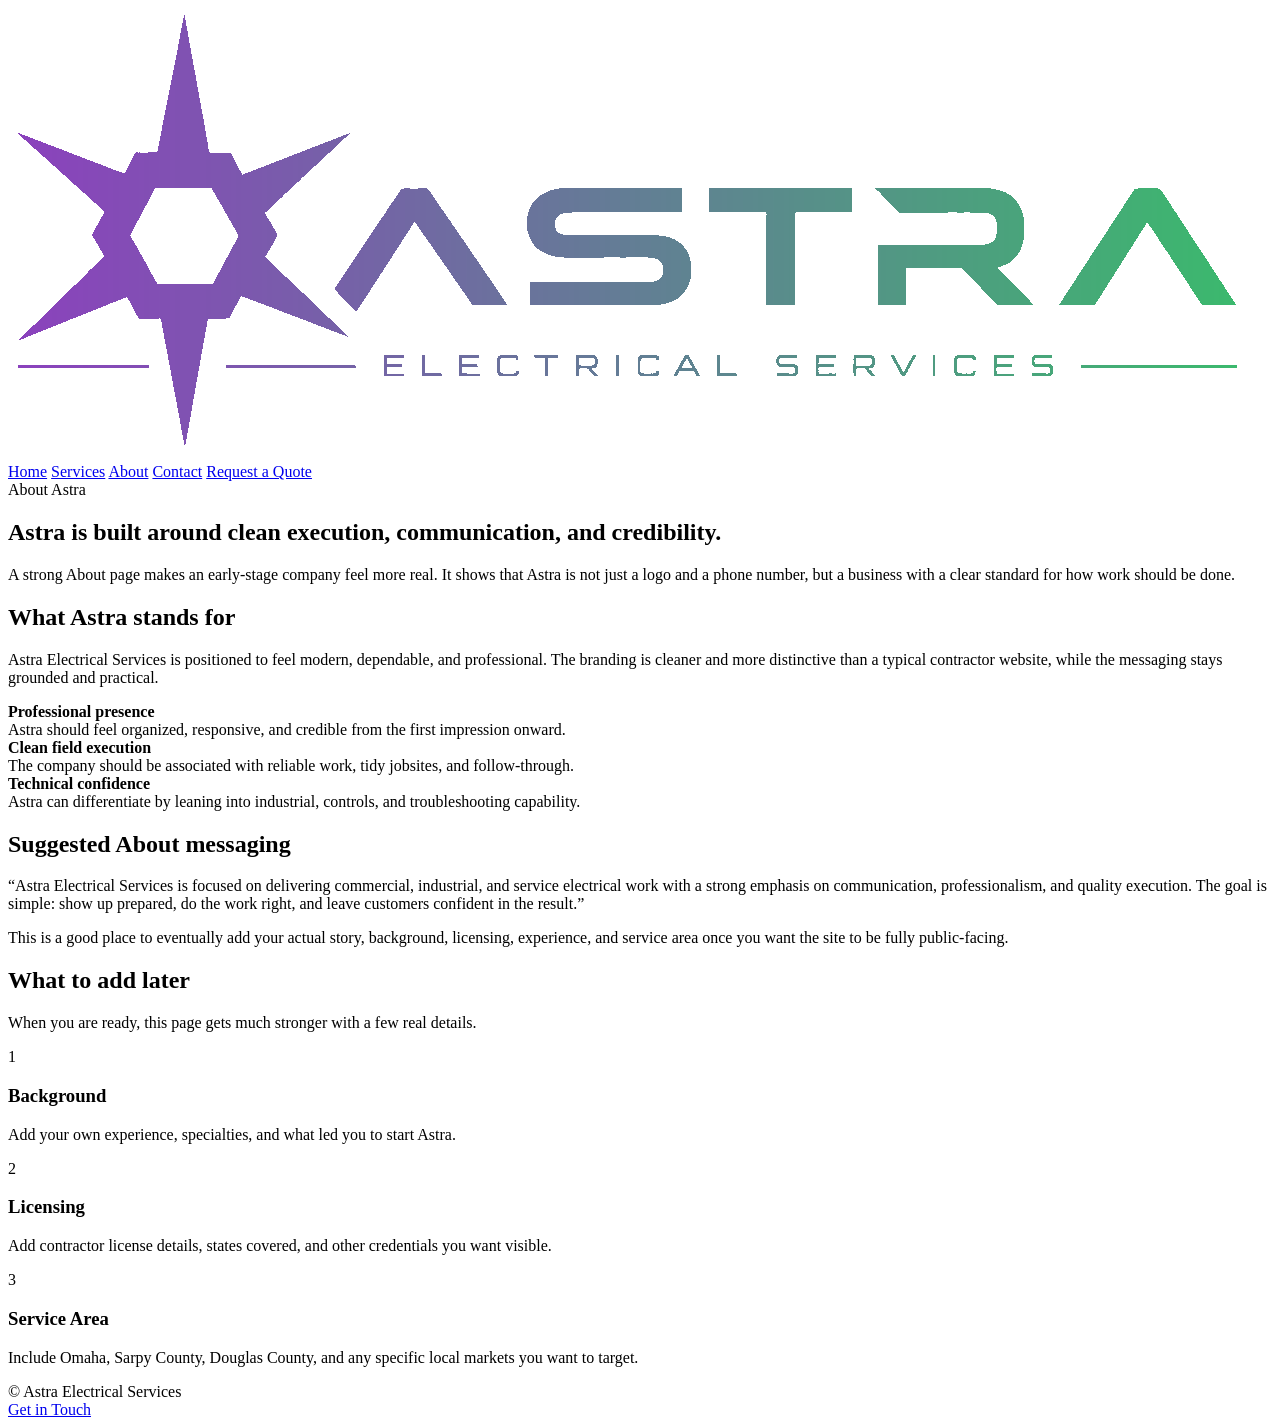
==== about.html @ 50675b58 "Create about.html" ====
<!DOCTYPE html>
<html lang="en">
<head>
  <meta charset="UTF-8" />
  <meta name="viewport" content="width=device-width, initial-scale=1.0" />
  <title>Astra Electrical Services | About</title>
  <meta name="description" content="Learn more about Astra Electrical Services and the company approach to communication, execution, and professionalism." />
  <link rel="stylesheet" href="styles.css" />
</head>
<body>
  <header class="header">
    <div class="container nav">
      <a class="logo" href="index.html"><img src="https://apstraight.github.io/astraomaha/Logo-Colorful.png" alt="Astra Electrical Services logo" /></a>
      <nav class="nav-links">
        <a href="index.html">Home</a>
        <a href="services.html">Services</a>
        <a class="active" href="about.html">About</a>
        <a href="contact.html">Contact</a>
        <a class="nav-cta" href="contact.html">Request a Quote</a>
      </nav>
    </div>
  </header>

  <main>
    <div class="container">
      <section class="page-hero">
        <div class="eyebrow">About Astra</div>
        <h1>Astra is built around clean execution, communication, and credibility.</h1>
        <p class="lede">A strong About page makes an early-stage company feel more real. It shows that Astra is not just a logo and a phone number, but a business with a clear standard for how work should be done.</p>
      </section>

      <section>
        <div class="split">
          <div class="feature-panel">
            <h2>What Astra stands for</h2>
            <p>Astra Electrical Services is positioned to feel modern, dependable, and professional. The branding is cleaner and more distinctive than a typical contractor website, while the messaging stays grounded and practical.</p>
            <div class="bullet-list">
              <div class="bullet"><div class="dot"></div><div><strong>Professional presence</strong><br><span style="color:var(--muted);">Astra should feel organized, responsive, and credible from the first impression onward.</span></div></div>
              <div class="bullet"><div class="dot"></div><div><strong>Clean field execution</strong><br><span style="color:var(--muted);">The company should be associated with reliable work, tidy jobsites, and follow-through.</span></div></div>
              <div class="bullet"><div class="dot"></div><div><strong>Technical confidence</strong><br><span style="color:var(--muted);">Astra can differentiate by leaning into industrial, controls, and troubleshooting capability.</span></div></div>
            </div>
          </div>
          <div class="quote-box">
            <h2>Suggested About messaging</h2>
            <p>“Astra Electrical Services is focused on delivering commercial, industrial, and service electrical work with a strong emphasis on communication, professionalism, and quality execution. The goal is simple: show up prepared, do the work right, and leave customers confident in the result.”</p>
            <p>This is a good place to eventually add your actual story, background, licensing, experience, and service area once you want the site to be fully public-facing.</p>
          </div>
        </div>
      </section>

      <section>
        <div class="section-head">
          <h2>What to add later</h2>
          <p>When you are ready, this page gets much stronger with a few real details.</p>
        </div>
        <div class="grid-3">
          <article class="card"><div class="icon">1</div><h3>Background</h3><p>Add your own experience, specialties, and what led you to start Astra.</p></article>
          <article class="card"><div class="icon">2</div><h3>Licensing</h3><p>Add contractor license details, states covered, and other credentials you want visible.</p></article>
          <article class="card"><div class="icon">3</div><h3>Service Area</h3><p>Include Omaha, Sarpy County, Douglas County, and any specific local markets you want to target.</p></article>
        </div>
      </section>
    </div>
  </main>

  <footer class="site-footer">
    <div class="container footer-wrap">
      <div>© Astra Electrical Services</div>
      <div><a href="contact.html">Get in Touch</a></div>
    </div>
  </footer>
</body>
</html>
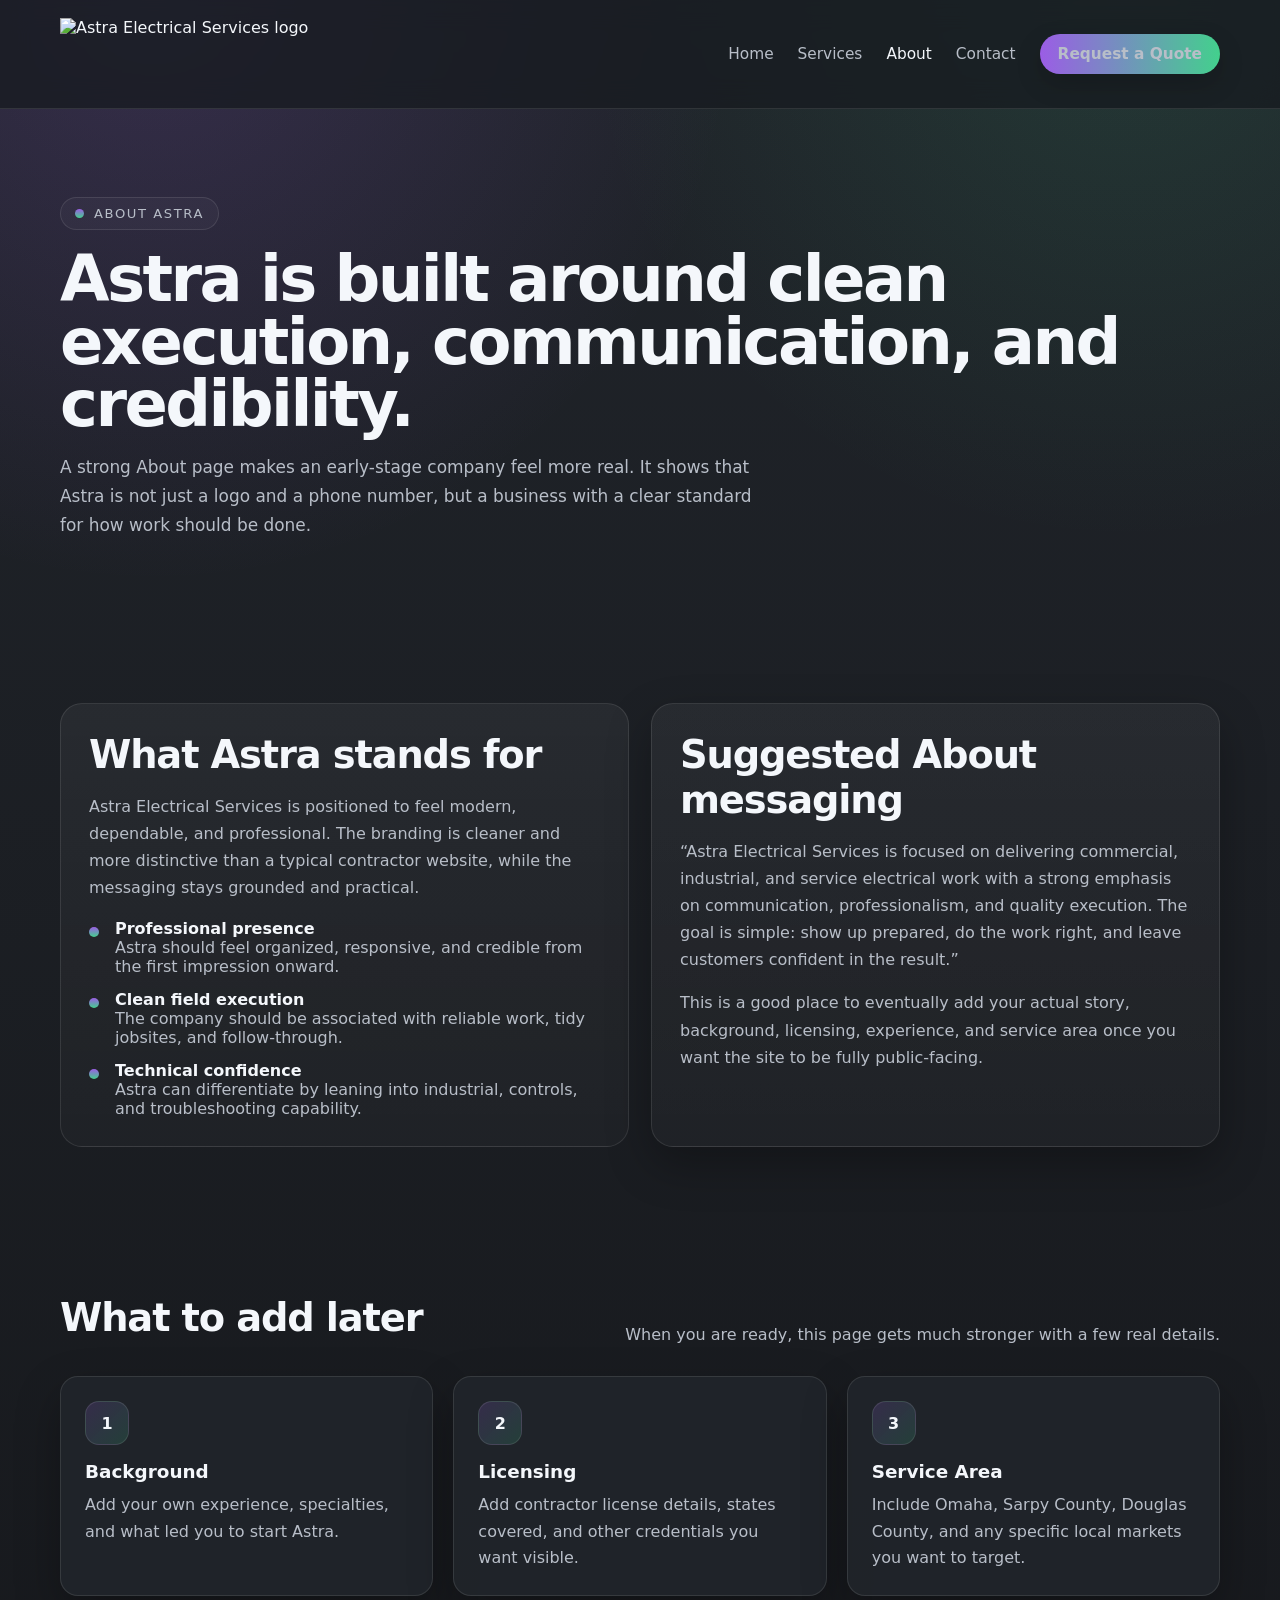
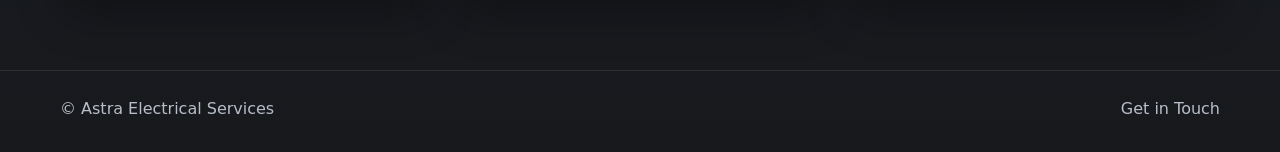
==== commit fc3bed82: "Update about.html Changed to logo with gold highlights" ====
--- a/about.html
+++ b/about.html
@@ -10,7 +10,7 @@
 <body>
   <header class="header">
     <div class="container nav">
-      <a class="logo" href="index.html"><img src="https://apstraight.github.io/astraomaha/Logo-Colorful.png" alt="Astra Electrical Services logo" /></a>
+      <a class="logo" href="index.html"><img src="https://apstraight.github.io/astraomaha/Logo-Gold.png" alt="Astra Electrical Services logo" /></a>
       <nav class="nav-links">
         <a href="index.html">Home</a>
         <a href="services.html">Services</a>
--- a/styles.css
+++ b/styles.css
@@ -0,0 +1,148 @@
+:root {
+  --bg: #17191d;
+  --bg-2: #1d2127;
+  --panel: rgba(33, 37, 43, 0.9);
+  --panel-strong: #252a31;
+  --panel-hover: #2c3139;
+  --text: #f4f7fb;
+  --muted: #b8bec8;
+  --line: rgba(255,255,255,.10);
+  --line-strong: rgba(255,255,255,.18);
+  --violet: #9b5de5;
+  --mint: #43d08d;
+  --shadow: 0 18px 45px rgba(0,0,0,.28);
+  --radius: 18px;
+  --max: 1160px;
+}
+* { box-sizing: border-box; }
+html { scroll-behavior: smooth; }
+body {
+  margin: 0;
+  font-family: Inter, system-ui, -apple-system, BlinkMacSystemFont, "Segoe UI", sans-serif;
+  color: var(--text);
+  background:
+    radial-gradient(circle at 12% 0%, rgba(155,93,229,.18), transparent 28%),
+    radial-gradient(circle at 88% 0%, rgba(67,208,141,.12), transparent 26%),
+    linear-gradient(180deg, #20242a 0%, #17191d 100%);
+}
+a { color: inherit; text-decoration: none; }
+img { display: block; max-width: 100%; }
+.container { width: min(var(--max), 92%); margin: 0 auto; }
+.header {
+  position: sticky; top: 0; z-index: 40;
+  background: rgba(24,27,32,.78);
+  backdrop-filter: blur(14px);
+  border-bottom: 1px solid var(--line);
+}
+.nav {
+  display: flex; justify-content: space-between; align-items: center;
+  gap: 22px; padding: 18px 0;
+}
+.logo img { height: 72px; width: auto; }
+.nav-links { display: flex; align-items: center; gap: 24px; flex-wrap: wrap; }
+.nav-links a { color: var(--muted); font-size: .96rem; }
+.nav-links a:hover, .nav-links a.active { color: var(--text); }
+.nav-cta {
+  padding: 11px 18px; border-radius: 999px; font-weight: 700;
+  background: linear-gradient(90deg, var(--violet), var(--mint)); color: white;
+  box-shadow: 0 10px 26px rgba(0,0,0,.18);
+}
+.page-hero, .hero { padding: 88px 0 72px; }
+.hero-grid { display: grid; grid-template-columns: 1.15fr .85fr; gap: 28px; align-items: center; }
+.eyebrow {
+  display: inline-flex; align-items: center; gap: 10px; padding: 8px 14px;
+  border: 1px solid var(--line); border-radius: 999px; background: rgba(255,255,255,.03);
+  color: var(--muted); font-size: .82rem; letter-spacing: .12em; text-transform: uppercase;
+}
+.eyebrow::before {
+  content: ""; width: 9px; height: 9px; border-radius: 999px;
+  background: linear-gradient(180deg, var(--violet), var(--mint));
+}
+h1 {
+  margin: 18px 0 16px; font-size: clamp(2.6rem, 5vw, 4.8rem);
+  line-height: .98; letter-spacing: -.04em;
+}
+.hero p, .page-hero p, .lede { color: var(--muted); font-size: 1.06rem; line-height: 1.7; max-width: 700px; }
+.hero-actions { display: flex; gap: 14px; flex-wrap: wrap; margin-top: 28px; }
+.btn {
+  display: inline-flex; align-items: center; justify-content: center; min-height: 48px;
+  padding: 0 22px; border-radius: 999px; font-weight: 700; transition: .2s ease;
+}
+.btn-primary { background: linear-gradient(90deg, var(--violet), var(--mint)); color: white; box-shadow: 0 10px 28px rgba(0,0,0,.18); }
+.btn-secondary { border: 1px solid var(--line-strong); background: rgba(255,255,255,.03); color: var(--text); }
+.btn:hover { transform: translateY(-2px); box-shadow: 0 12px 30px rgba(0,0,0,.22); }
+.hero-stats { display: grid; grid-template-columns: repeat(3, 1fr); gap: 14px; margin-top: 34px; }
+.stat, .card, .panel, .contact-box, .quote-box, .step, .project-card {
+  box-shadow: var(--shadow);
+}
+.stat {
+  padding: 18px; border-radius: 18px; border: 1px solid var(--line);
+  background: linear-gradient(180deg, rgba(255,255,255,.045), rgba(255,255,255,.02));
+}
+.stat strong { display: block; font-size: 1.24rem; margin-bottom: 6px; }
+.stat span { color: var(--muted); font-size: .92rem; line-height: 1.55; }
+.panel {
+  padding: 28px; border-radius: 24px; border: 1px solid var(--line);
+  background: linear-gradient(180deg, rgba(255,255,255,.06), rgba(255,255,255,.025)); position: relative; overflow: hidden;
+}
+.panel img { height: 76px; width: auto; margin-bottom: 20px; }
+.panel-list { display: grid; gap: 12px; }
+.panel-item { padding: 14px 16px; border-radius: 16px; border: 1px solid var(--line); background: rgba(255,255,255,.035); }
+.panel-item strong { display: block; margin-bottom: 4px; }
+.panel-item span { color: var(--muted); font-size: .92rem; line-height: 1.55; }
+section { padding: 74px 0; }
+.section-head { display: flex; justify-content: space-between; gap: 24px; align-items: end; margin-bottom: 28px; }
+.section-head h2, h2 { margin: 0 0 8px; font-size: clamp(2rem, 3vw, 2.9rem); letter-spacing: -.03em; }
+.section-head p { margin: 0; max-width: 620px; color: var(--muted); line-height: 1.7; }
+.grid-3 { display: grid; grid-template-columns: repeat(3, 1fr); gap: 20px; }
+.grid-2 { display: grid; grid-template-columns: repeat(2, 1fr); gap: 22px; }
+.card, .project-card {
+  padding: 24px; border-radius: var(--radius); background: var(--panel); border: 1px solid var(--line); transition: .25s ease;
+}
+.card:hover, .project-card:hover { transform: translateY(-5px); background: var(--panel-hover); border-color: var(--line-strong); }
+.card .icon {
+  width: 44px; height: 44px; border-radius: 14px; display: grid; place-items: center; margin-bottom: 16px;
+  font-weight: 800; background: linear-gradient(135deg, rgba(155,93,229,.18), rgba(67,208,141,.16)); border: 1px solid var(--line);
+}
+.card h3, .project-card h3 { margin: 0 0 10px; font-size: 1.15rem; }
+.card p, .project-card p { margin: 0; color: var(--muted); line-height: 1.65; }
+.card ul { margin: 14px 0 0; padding-left: 18px; color: var(--muted); line-height: 1.7; }
+.split { display: grid; grid-template-columns: 1fr 1fr; gap: 22px; }
+.feature-panel, .contact-box, .cta-panel, .quote-box {
+  padding: 28px; border-radius: 22px; border: 1px solid var(--line);
+  background: linear-gradient(180deg, rgba(255,255,255,.05), rgba(255,255,255,.025));
+}
+.feature-panel p, .contact-box p, .cta-panel p, .quote-box p { color: var(--muted); line-height: 1.7; }
+.bullet-list { display: grid; gap: 14px; margin-top: 18px; }
+.bullet { display: grid; grid-template-columns: 14px 1fr; gap: 12px; align-items: start; }
+.dot { width: 10px; height: 10px; border-radius: 999px; margin-top: 8px; background: linear-gradient(180deg, var(--violet), var(--mint)); }
+.steps { display: grid; gap: 14px; }
+.step { display: grid; grid-template-columns: 56px 1fr; gap: 16px; padding: 18px; border-radius: 18px; border: 1px solid var(--line); background: var(--panel); }
+.step-num { width: 56px; height: 56px; border-radius: 16px; display: grid; place-items: center; font-weight: 800; color: white; background: linear-gradient(135deg, var(--violet), var(--mint)); }
+.step h3 { margin: 0 0 6px; font-size: 1.06rem; }
+.step p { margin: 0; color: var(--muted); line-height: 1.6; }
+.contact-grid { display: grid; grid-template-columns: 1.05fr .95fr; gap: 22px; }
+.contact-card { padding: 16px 18px; border-radius: 16px; border: 1px solid var(--line); background: rgba(255,255,255,.03); margin-top: 14px; }
+.contact-card strong { display: block; margin-bottom: 4px; }
+.contact-card span { color: var(--muted); }
+.form-grid { display: grid; grid-template-columns: 1fr 1fr; gap: 14px; margin-top: 18px; }
+.form-grid .full { grid-column: 1 / -1; }
+label { display: block; font-size: .92rem; color: var(--muted); margin-bottom: 8px; }
+input, select, textarea {
+  width: 100%; border-radius: 12px; border: 1px solid var(--line-strong); background: rgba(255,255,255,.04);
+  color: var(--text); padding: 12px 14px; font: inherit;
+}
+textarea { min-height: 150px; resize: vertical; }
+.small-note { color: var(--muted); font-size: .9rem; margin-top: 12px; }
+.site-footer { border-top: 1px solid var(--line); padding: 28px 0 34px; color: var(--muted); }
+.footer-wrap { display: flex; justify-content: space-between; gap: 20px; flex-wrap: wrap; }
+@media (max-width: 980px) {
+  .hero-grid, .grid-3, .grid-2, .split, .contact-grid, .hero-stats, .form-grid { grid-template-columns: 1fr; }
+  .nav { flex-direction: column; align-items: flex-start; }
+}
+@media (max-width: 640px) {
+  .logo img { height: 56px; }
+  .hero, .page-hero { padding: 72px 0 56px; }
+  .section-head { flex-direction: column; align-items: flex-start; }
+  h1 { font-size: 2.5rem; }
+}
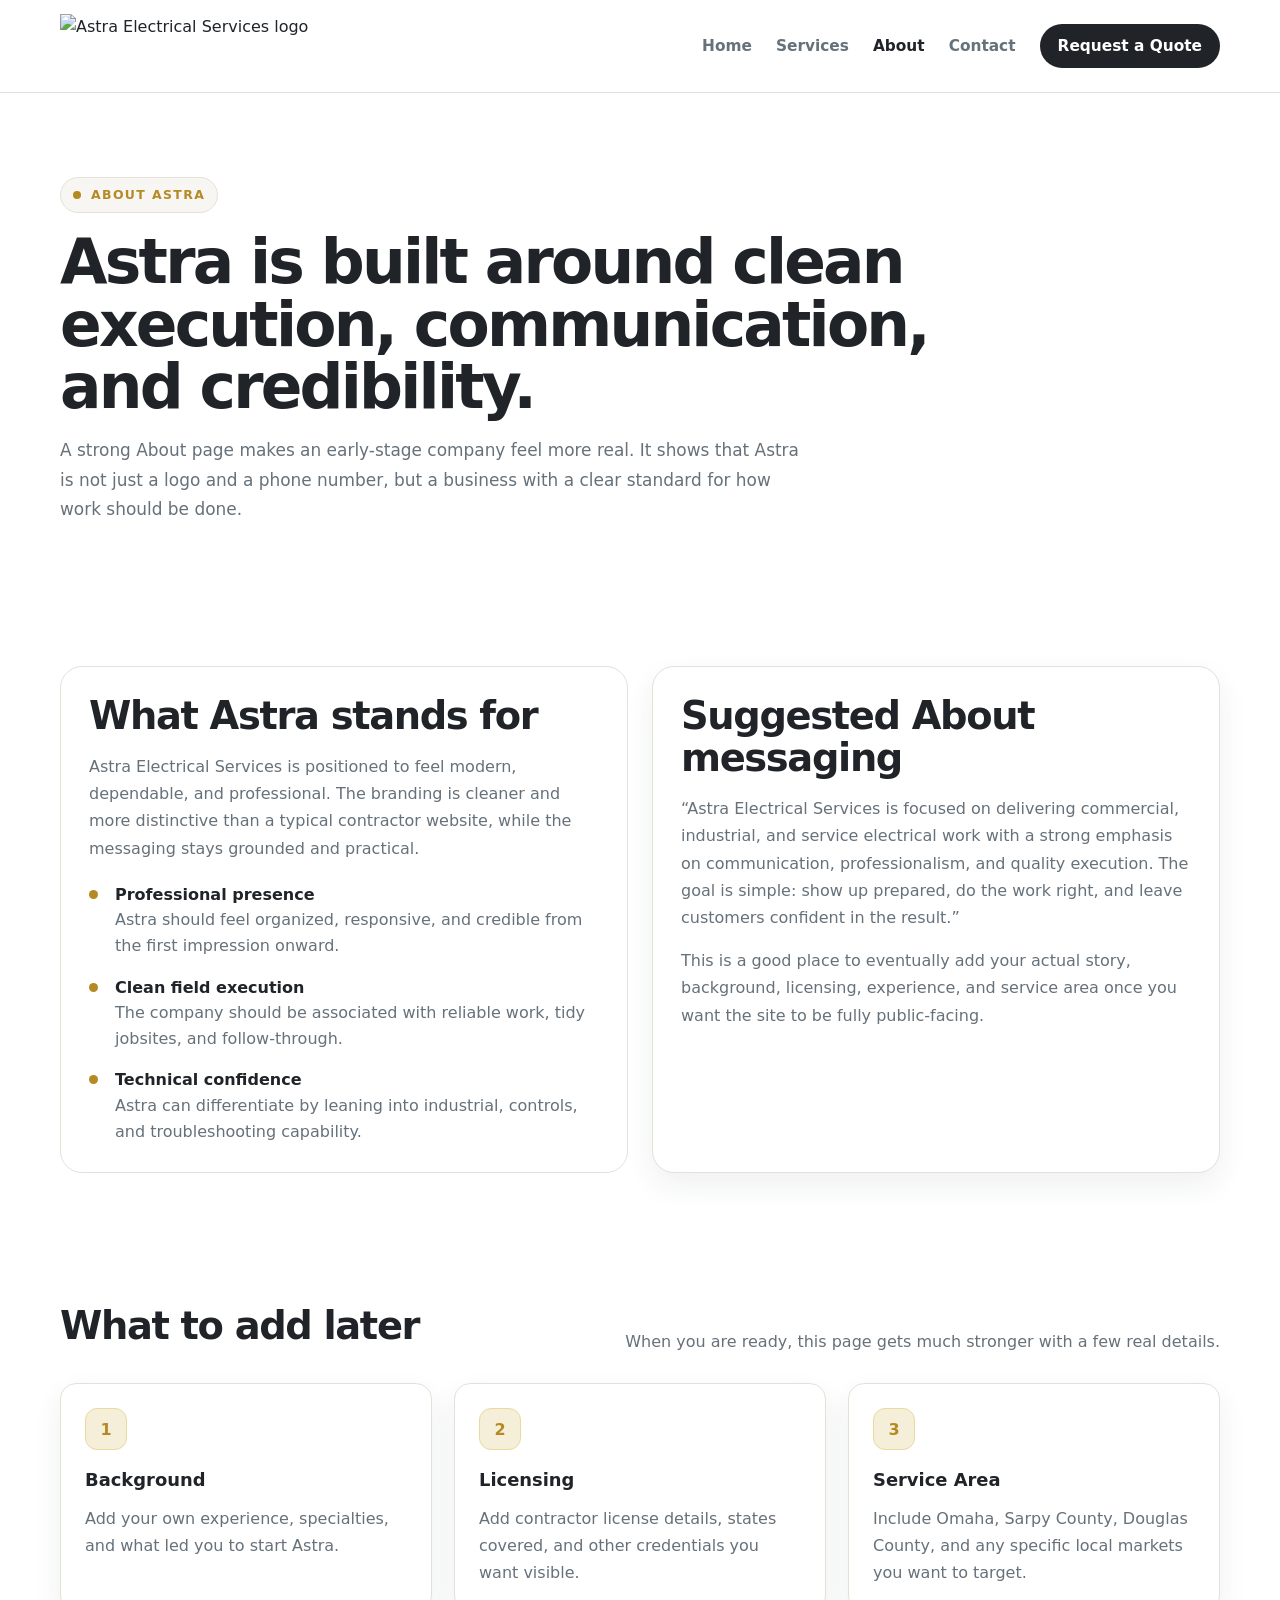
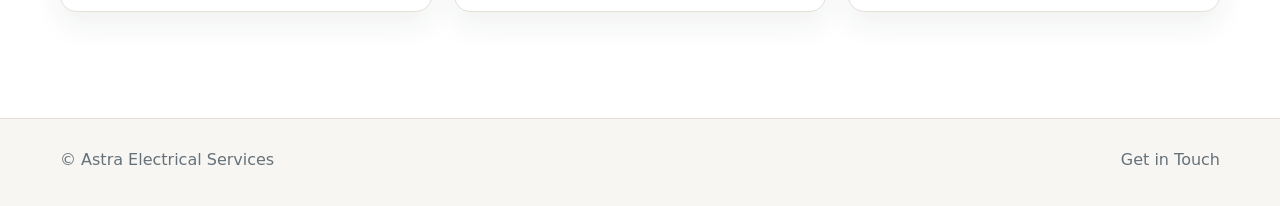
==== commit 1db3f38a: "Update about.html Change logo color." ====
--- a/about.html
+++ b/about.html
@@ -10,7 +10,7 @@
 <body>
   <header class="header">
     <div class="container nav">
-      <a class="logo" href="index.html"><img src="https://apstraight.github.io/astraomaha/Logo-Gold.png" alt="Astra Electrical Services logo" /></a>
+      <a class="logo" href="index.html"><img src="https://apstraight.github.io/astraomaha/Logo-black.png" alt="Astra Electrical Services logo" /></a>
       <nav class="nav-links">
         <a href="index.html">Home</a>
         <a href="services.html">Services</a>
--- a/styles.css
+++ b/styles.css
@@ -1,148 +1,520 @@
 :root {
-  --bg: #17191d;
-  --bg-2: #1d2127;
-  --panel: rgba(33, 37, 43, 0.9);
-  --panel-strong: #252a31;
-  --panel-hover: #2c3139;
-  --text: #f4f7fb;
-  --muted: #b8bec8;
-  --line: rgba(255,255,255,.10);
-  --line-strong: rgba(255,255,255,.18);
-  --violet: #9b5de5;
-  --mint: #43d08d;
-  --shadow: 0 18px 45px rgba(0,0,0,.28);
-  --radius: 18px;
+  --bg: #ffffff;
+  --bg-2: #f7f6f2;
+  --panel: #ffffff;
+  --panel-strong: #f7f6f2;
+  --panel-hover: #faf9f6;
+  --text: #202428;
+  --muted: #66717a;
+  --line: #e6e1d8;
+  --line-strong: #c7b26a;
+  --accent: #b68a22;
+  --accent-2: #d4aa32;
+  --accent-soft: #f5eed8;
+  --accent-soft-2: #fbf7ea;
+  --shadow: 0 12px 30px rgba(32,36,40,.07);
+  --radius: 16px;
   --max: 1160px;
 }
+
 * { box-sizing: border-box; }
 html { scroll-behavior: smooth; }
+
 body {
   margin: 0;
   font-family: Inter, system-ui, -apple-system, BlinkMacSystemFont, "Segoe UI", sans-serif;
   color: var(--text);
-  background:
-    radial-gradient(circle at 12% 0%, rgba(155,93,229,.18), transparent 28%),
-    radial-gradient(circle at 88% 0%, rgba(67,208,141,.12), transparent 26%),
-    linear-gradient(180deg, #20242a 0%, #17191d 100%);
-}
+  background: var(--bg);
+  line-height: 1.6;
+}
+
 a { color: inherit; text-decoration: none; }
 img { display: block; max-width: 100%; }
+
 .container { width: min(var(--max), 92%); margin: 0 auto; }
+
 .header {
-  position: sticky; top: 0; z-index: 40;
-  background: rgba(24,27,32,.78);
-  backdrop-filter: blur(14px);
+  position: sticky;
+  top: 0;
+  z-index: 40;
+  background: rgba(255,255,255,.95);
+  backdrop-filter: blur(12px);
   border-bottom: 1px solid var(--line);
 }
+
 .nav {
-  display: flex; justify-content: space-between; align-items: center;
-  gap: 22px; padding: 18px 0;
-}
-.logo img { height: 72px; width: auto; }
-.nav-links { display: flex; align-items: center; gap: 24px; flex-wrap: wrap; }
-.nav-links a { color: var(--muted); font-size: .96rem; }
-.nav-links a:hover, .nav-links a.active { color: var(--text); }
+  display: flex;
+  justify-content: space-between;
+  align-items: center;
+  gap: 24px;
+  padding: 14px 0;
+}
+
+.logo img {
+  height: 64px;
+  width: auto;
+}
+
+.nav-links {
+  display: flex;
+  align-items: center;
+  gap: 24px;
+  flex-wrap: wrap;
+}
+
+.nav-links a {
+  color: var(--muted);
+  font-size: .96rem;
+  font-weight: 550;
+  transition: color .2s ease;
+}
+
+.nav-links a:hover,
+.nav-links a.active {
+  color: var(--text);
+}
+
 .nav-cta {
-  padding: 11px 18px; border-radius: 999px; font-weight: 700;
-  background: linear-gradient(90deg, var(--violet), var(--mint)); color: white;
-  box-shadow: 0 10px 26px rgba(0,0,0,.18);
-}
-.page-hero, .hero { padding: 88px 0 72px; }
-.hero-grid { display: grid; grid-template-columns: 1.15fr .85fr; gap: 28px; align-items: center; }
+  padding: 10px 18px;
+  border-radius: 999px;
+  font-weight: 700;
+  background: var(--text);
+  color: #fff !important;
+}
+
+.page-hero,
+.hero {
+  padding: 84px 0 58px;
+}
+
+.hero-grid {
+  display: grid;
+  grid-template-columns: 1.15fr .85fr;
+  gap: 34px;
+  align-items: center;
+}
+
 .eyebrow {
-  display: inline-flex; align-items: center; gap: 10px; padding: 8px 14px;
-  border: 1px solid var(--line); border-radius: 999px; background: rgba(255,255,255,.03);
-  color: var(--muted); font-size: .82rem; letter-spacing: .12em; text-transform: uppercase;
-}
+  display: inline-flex;
+  align-items: center;
+  gap: 10px;
+  padding: 7px 12px;
+  border: 1px solid var(--line);
+  border-radius: 999px;
+  background: var(--bg-2);
+  color: var(--accent);
+  font-size: .78rem;
+  font-weight: 700;
+  letter-spacing: .11em;
+  text-transform: uppercase;
+}
+
 .eyebrow::before {
-  content: ""; width: 9px; height: 9px; border-radius: 999px;
-  background: linear-gradient(180deg, var(--violet), var(--mint));
-}
+  content: "";
+  width: 8px;
+  height: 8px;
+  border-radius: 999px;
+  background: var(--accent);
+}
+
 h1 {
-  margin: 18px 0 16px; font-size: clamp(2.6rem, 5vw, 4.8rem);
-  line-height: .98; letter-spacing: -.04em;
-}
-.hero p, .page-hero p, .lede { color: var(--muted); font-size: 1.06rem; line-height: 1.7; max-width: 700px; }
-.hero-actions { display: flex; gap: 14px; flex-wrap: wrap; margin-top: 28px; }
+  max-width: 900px;
+  margin: 18px 0 16px;
+  font-size: clamp(2.35rem, 4.8vw, 4.35rem);
+  line-height: 1.02;
+  letter-spacing: -.045em;
+}
+
+.hero p,
+.page-hero p,
+.lede {
+  color: var(--muted);
+  font-size: 1.06rem;
+  line-height: 1.75;
+  max-width: 740px;
+}
+
+.hero-actions {
+  display: flex;
+  gap: 14px;
+  flex-wrap: wrap;
+  margin-top: 28px;
+}
+
 .btn {
-  display: inline-flex; align-items: center; justify-content: center; min-height: 48px;
-  padding: 0 22px; border-radius: 999px; font-weight: 700; transition: .2s ease;
-}
-.btn-primary { background: linear-gradient(90deg, var(--violet), var(--mint)); color: white; box-shadow: 0 10px 28px rgba(0,0,0,.18); }
-.btn-secondary { border: 1px solid var(--line-strong); background: rgba(255,255,255,.03); color: var(--text); }
-.btn:hover { transform: translateY(-2px); box-shadow: 0 12px 30px rgba(0,0,0,.22); }
-.hero-stats { display: grid; grid-template-columns: repeat(3, 1fr); gap: 14px; margin-top: 34px; }
-.stat, .card, .panel, .contact-box, .quote-box, .step, .project-card {
+  display: inline-flex;
+  align-items: center;
+  justify-content: center;
+  min-height: 46px;
+  padding: 0 21px;
+  border-radius: 999px;
+  font-weight: 700;
+  transition: .2s ease;
+}
+
+.btn-primary {
+  background: var(--text);
+  color: #fff;
+}
+
+.btn-secondary {
+  border: 1px solid var(--line);
+  background: #fff;
+  color: var(--text);
+}
+
+.btn:hover {
+  transform: translateY(-1px);
   box-shadow: var(--shadow);
 }
+
+.hero-stats {
+  display: grid;
+  grid-template-columns: repeat(3, 1fr);
+  gap: 16px;
+  margin-top: 34px;
+}
+
+.stat,
+.card,
+.panel,
+.contact-box,
+.quote-box,
+.step,
+.project-card {
+  box-shadow: var(--shadow);
+}
+
 .stat {
-  padding: 18px; border-radius: 18px; border: 1px solid var(--line);
-  background: linear-gradient(180deg, rgba(255,255,255,.045), rgba(255,255,255,.02));
-}
-.stat strong { display: block; font-size: 1.24rem; margin-bottom: 6px; }
-.stat span { color: var(--muted); font-size: .92rem; line-height: 1.55; }
+  padding: 20px;
+  border-radius: var(--radius);
+  border: 1px solid var(--line);
+  background: var(--panel);
+}
+
+.stat strong {
+  display: block;
+  font-size: 1.18rem;
+  margin-bottom: 6px;
+}
+
+.stat span {
+  color: var(--muted);
+  font-size: .94rem;
+  line-height: 1.6;
+}
+
 .panel {
-  padding: 28px; border-radius: 24px; border: 1px solid var(--line);
-  background: linear-gradient(180deg, rgba(255,255,255,.06), rgba(255,255,255,.025)); position: relative; overflow: hidden;
-}
-.panel img { height: 76px; width: auto; margin-bottom: 20px; }
+  padding: 28px;
+  border-radius: 22px;
+  border: 1px solid var(--line);
+  background: var(--panel);
+  position: relative;
+  overflow: hidden;
+}
+
+.panel img {
+  height: 74px;
+  width: auto;
+  margin-bottom: 20px;
+}
+
 .panel-list { display: grid; gap: 12px; }
-.panel-item { padding: 14px 16px; border-radius: 16px; border: 1px solid var(--line); background: rgba(255,255,255,.035); }
+
+.panel-item {
+  padding: 14px 16px;
+  border-radius: 14px;
+  border: 1px solid var(--line);
+  background: var(--bg-2);
+}
+
 .panel-item strong { display: block; margin-bottom: 4px; }
-.panel-item span { color: var(--muted); font-size: .92rem; line-height: 1.55; }
-section { padding: 74px 0; }
-.section-head { display: flex; justify-content: space-between; gap: 24px; align-items: end; margin-bottom: 28px; }
-.section-head h2, h2 { margin: 0 0 8px; font-size: clamp(2rem, 3vw, 2.9rem); letter-spacing: -.03em; }
-.section-head p { margin: 0; max-width: 620px; color: var(--muted); line-height: 1.7; }
-.grid-3 { display: grid; grid-template-columns: repeat(3, 1fr); gap: 20px; }
-.grid-2 { display: grid; grid-template-columns: repeat(2, 1fr); gap: 22px; }
-.card, .project-card {
-  padding: 24px; border-radius: var(--radius); background: var(--panel); border: 1px solid var(--line); transition: .25s ease;
-}
-.card:hover, .project-card:hover { transform: translateY(-5px); background: var(--panel-hover); border-color: var(--line-strong); }
+
+.panel-item span {
+  color: var(--muted);
+  font-size: .94rem;
+  line-height: 1.6;
+}
+
+section { padding: 66px 0; }
+
+.section-head {
+  display: flex;
+  justify-content: space-between;
+  gap: 28px;
+  align-items: end;
+  margin-bottom: 28px;
+}
+
+.section-head h2,
+h2 {
+  margin: 0 0 8px;
+  font-size: clamp(1.9rem, 3vw, 2.75rem);
+  line-height: 1.1;
+  letter-spacing: -.035em;
+}
+
+.section-head p {
+  margin: 0;
+  max-width: 620px;
+  color: var(--muted);
+  line-height: 1.7;
+}
+
+.grid-3 {
+  display: grid;
+  grid-template-columns: repeat(3, 1fr);
+  gap: 22px;
+}
+
+.grid-2 {
+  display: grid;
+  grid-template-columns: repeat(2, 1fr);
+  gap: 24px;
+}
+
+.card,
+.project-card {
+  padding: 24px;
+  border-radius: var(--radius);
+  background: var(--panel);
+  border: 1px solid var(--line);
+  transition: .2s ease;
+}
+
+.card:hover,
+.project-card:hover {
+  transform: translateY(-3px);
+  border-color: var(--line-strong);
+}
+
 .card .icon {
-  width: 44px; height: 44px; border-radius: 14px; display: grid; place-items: center; margin-bottom: 16px;
-  font-weight: 800; background: linear-gradient(135deg, rgba(155,93,229,.18), rgba(67,208,141,.16)); border: 1px solid var(--line);
-}
-.card h3, .project-card h3 { margin: 0 0 10px; font-size: 1.15rem; }
-.card p, .project-card p { margin: 0; color: var(--muted); line-height: 1.65; }
-.card ul { margin: 14px 0 0; padding-left: 18px; color: var(--muted); line-height: 1.7; }
-.split { display: grid; grid-template-columns: 1fr 1fr; gap: 22px; }
-.feature-panel, .contact-box, .cta-panel, .quote-box {
-  padding: 28px; border-radius: 22px; border: 1px solid var(--line);
-  background: linear-gradient(180deg, rgba(255,255,255,.05), rgba(255,255,255,.025));
-}
-.feature-panel p, .contact-box p, .cta-panel p, .quote-box p { color: var(--muted); line-height: 1.7; }
-.bullet-list { display: grid; gap: 14px; margin-top: 18px; }
-.bullet { display: grid; grid-template-columns: 14px 1fr; gap: 12px; align-items: start; }
-.dot { width: 10px; height: 10px; border-radius: 999px; margin-top: 8px; background: linear-gradient(180deg, var(--violet), var(--mint)); }
-.steps { display: grid; gap: 14px; }
-.step { display: grid; grid-template-columns: 56px 1fr; gap: 16px; padding: 18px; border-radius: 18px; border: 1px solid var(--line); background: var(--panel); }
-.step-num { width: 56px; height: 56px; border-radius: 16px; display: grid; place-items: center; font-weight: 800; color: white; background: linear-gradient(135deg, var(--violet), var(--mint)); }
-.step h3 { margin: 0 0 6px; font-size: 1.06rem; }
-.step p { margin: 0; color: var(--muted); line-height: 1.6; }
-.contact-grid { display: grid; grid-template-columns: 1.05fr .95fr; gap: 22px; }
-.contact-card { padding: 16px 18px; border-radius: 16px; border: 1px solid var(--line); background: rgba(255,255,255,.03); margin-top: 14px; }
-.contact-card strong { display: block; margin-bottom: 4px; }
+  width: 42px;
+  height: 42px;
+  border-radius: 12px;
+  display: grid;
+  place-items: center;
+  margin-bottom: 16px;
+  font-weight: 800;
+  background: var(--accent-soft);
+  border: 1px solid #ead99e;
+  color: var(--accent);
+}
+
+.card h3,
+.project-card h3 {
+  margin: 0 0 10px;
+  font-size: 1.12rem;
+}
+
+.card p,
+.project-card p {
+  margin: 0;
+  color: var(--muted);
+  line-height: 1.7;
+}
+
+.card ul {
+  margin: 14px 0 0;
+  padding-left: 18px;
+  color: var(--muted);
+  line-height: 1.7;
+}
+
+.split {
+  display: grid;
+  grid-template-columns: 1fr 1fr;
+  gap: 24px;
+}
+
+.feature-panel,
+.contact-box,
+.cta-panel,
+.quote-box {
+  padding: 28px;
+  border-radius: 22px;
+  border: 1px solid var(--line);
+  background: var(--panel);
+}
+
+.feature-panel p,
+.contact-box p,
+.cta-panel p,
+.quote-box p {
+  color: var(--muted);
+  line-height: 1.7;
+}
+
+.bullet-list {
+  display: grid;
+  gap: 16px;
+  margin-top: 20px;
+}
+
+.bullet {
+  display: grid;
+  grid-template-columns: 14px 1fr;
+  gap: 12px;
+  align-items: start;
+}
+
+.dot {
+  width: 9px;
+  height: 9px;
+  border-radius: 999px;
+  margin-top: 8px;
+  background: var(--accent);
+}
+
+.steps { display: grid; gap: 16px; }
+
+.step {
+  display: grid;
+  grid-template-columns: 54px 1fr;
+  gap: 16px;
+  padding: 18px;
+  border-radius: var(--radius);
+  border: 1px solid var(--line);
+  background: var(--panel);
+}
+
+.step-num {
+  width: 54px;
+  height: 54px;
+  border-radius: 14px;
+  display: grid;
+  place-items: center;
+  font-weight: 800;
+  color: var(--accent);
+  background: var(--accent-soft);
+  border: 1px solid #ead99e;
+}
+
+.step h3 {
+  margin: 0 0 6px;
+  font-size: 1.06rem;
+}
+
+.step p {
+  margin: 0;
+  color: var(--muted);
+  line-height: 1.6;
+}
+
+.contact-grid {
+  display: grid;
+  grid-template-columns: 1.05fr .95fr;
+  gap: 24px;
+}
+
+.contact-card {
+  padding: 15px 16px;
+  border-radius: 14px;
+  border: 1px solid var(--line);
+  background: var(--bg-2);
+  margin-top: 14px;
+}
+
+.contact-card strong {
+  display: block;
+  margin-bottom: 4px;
+}
+
 .contact-card span { color: var(--muted); }
-.form-grid { display: grid; grid-template-columns: 1fr 1fr; gap: 14px; margin-top: 18px; }
+
+.form-grid {
+  display: grid;
+  grid-template-columns: 1fr 1fr;
+  gap: 14px;
+  margin-top: 18px;
+}
+
 .form-grid .full { grid-column: 1 / -1; }
-label { display: block; font-size: .92rem; color: var(--muted); margin-bottom: 8px; }
-input, select, textarea {
-  width: 100%; border-radius: 12px; border: 1px solid var(--line-strong); background: rgba(255,255,255,.04);
-  color: var(--text); padding: 12px 14px; font: inherit;
-}
-textarea { min-height: 150px; resize: vertical; }
-.small-note { color: var(--muted); font-size: .9rem; margin-top: 12px; }
-.site-footer { border-top: 1px solid var(--line); padding: 28px 0 34px; color: var(--muted); }
-.footer-wrap { display: flex; justify-content: space-between; gap: 20px; flex-wrap: wrap; }
+
+label {
+  display: block;
+  font-size: .92rem;
+  color: var(--muted);
+  margin-bottom: 8px;
+}
+
+input,
+select,
+textarea {
+  width: 100%;
+  border-radius: 12px;
+  border: 1px solid var(--line);
+  background: #fff;
+  color: var(--text);
+  padding: 12px 14px;
+  font: inherit;
+}
+
+input:focus,
+select:focus,
+textarea:focus {
+  outline: none;
+  border-color: var(--line-strong);
+  box-shadow: 0 0 0 3px rgba(182,138,34,.12);
+}
+
+textarea {
+  min-height: 150px;
+  resize: vertical;
+}
+
+.small-note {
+  color: var(--muted);
+  font-size: .9rem;
+  margin-top: 12px;
+}
+
+.site-footer {
+  margin-top: 40px;
+  border-top: 1px solid var(--line);
+  padding: 28px 0 34px;
+  color: var(--muted);
+  background: var(--bg-2);
+}
+
+.footer-wrap {
+  display: flex;
+  justify-content: space-between;
+  gap: 20px;
+  flex-wrap: wrap;
+}
+
 @media (max-width: 980px) {
-  .hero-grid, .grid-3, .grid-2, .split, .contact-grid, .hero-stats, .form-grid { grid-template-columns: 1fr; }
-  .nav { flex-direction: column; align-items: flex-start; }
-}
+  .hero-grid,
+  .grid-3,
+  .grid-2,
+  .split,
+  .contact-grid,
+  .hero-stats,
+  .form-grid {
+    grid-template-columns: 1fr;
+  }
+
+  .nav {
+    flex-direction: column;
+    align-items: flex-start;
+  }
+}
+
 @media (max-width: 640px) {
-  .logo img { height: 56px; }
-  .hero, .page-hero { padding: 72px 0 56px; }
-  .section-head { flex-direction: column; align-items: flex-start; }
-  h1 { font-size: 2.5rem; }
-}
+  .logo img { height: 54px; }
+
+  .hero,
+  .page-hero {
+    padding: 64px 0 42px;
+  }
+
+  section { padding: 46px 0; }
+
+  .section-head {
+    flex-direction: column;
+    align-items: flex-start;
+  }
+
+  h1 { font-size: 2.35rem; }
+}
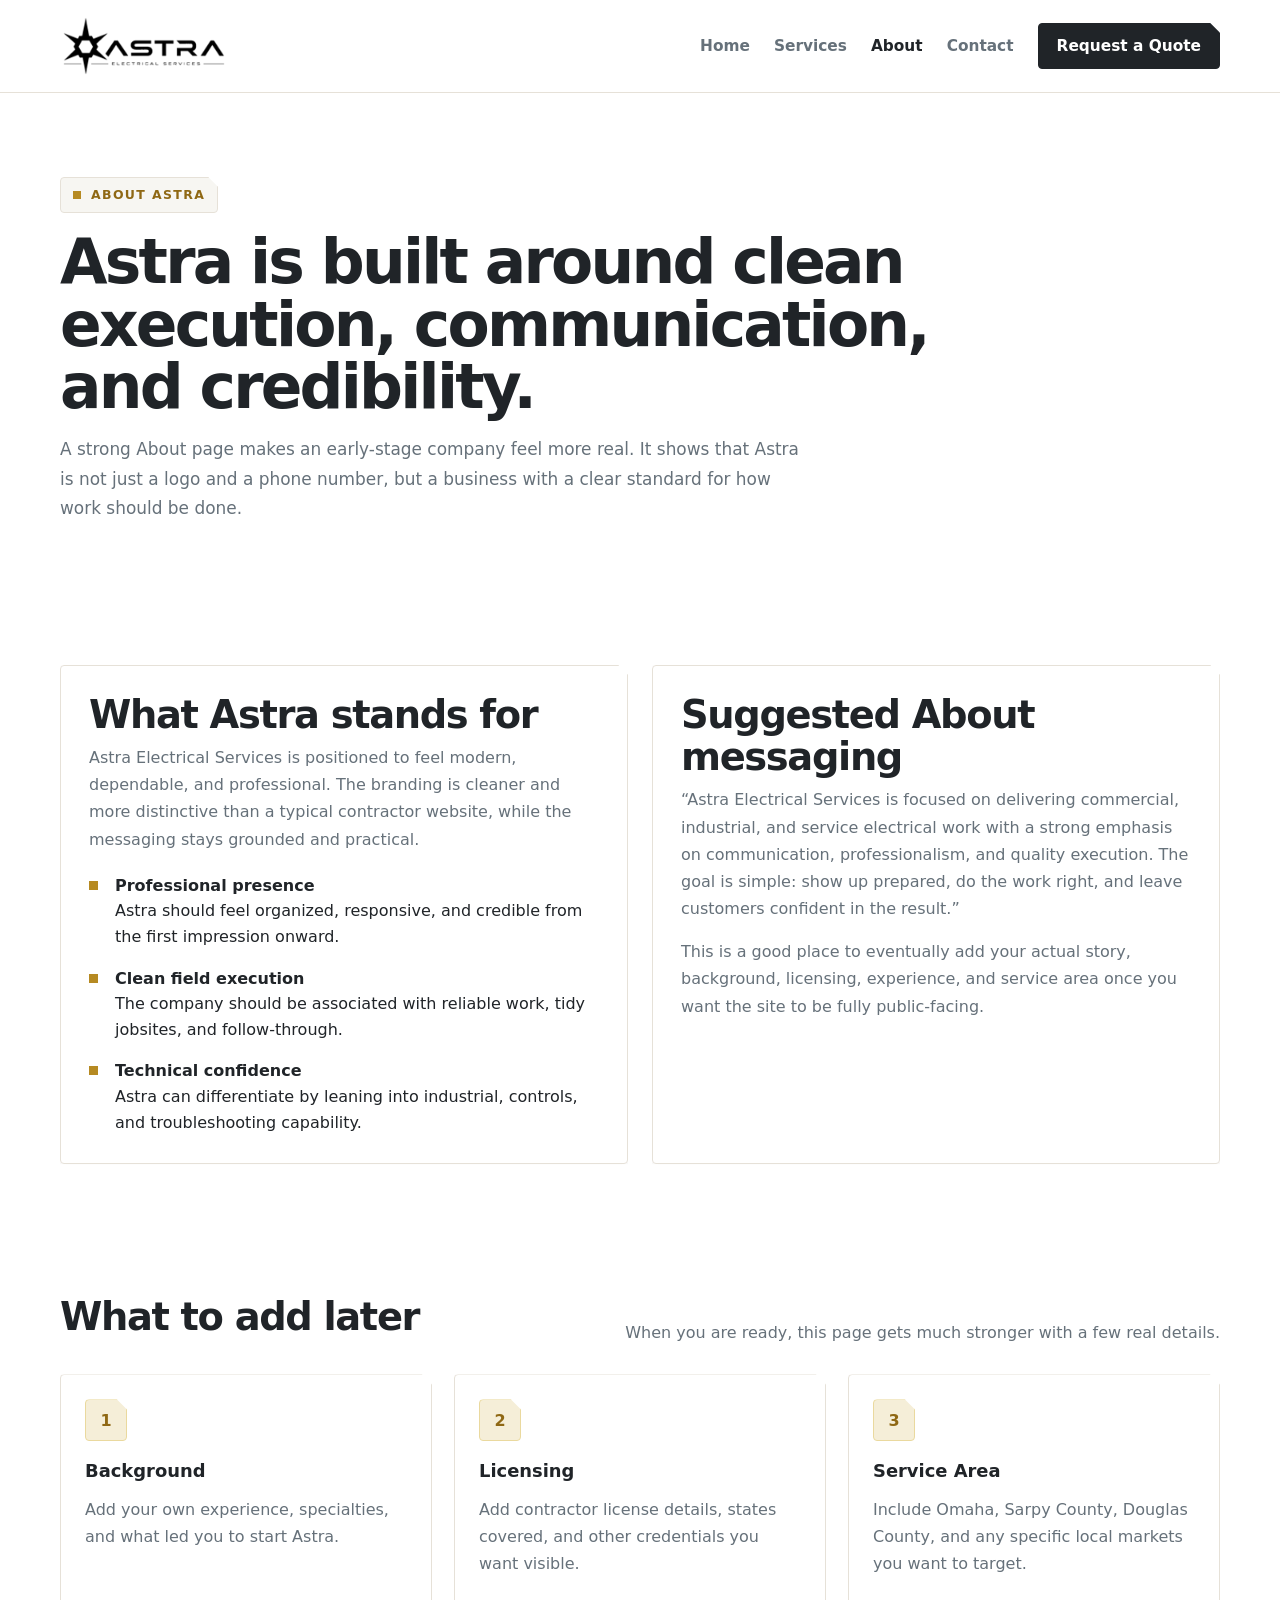
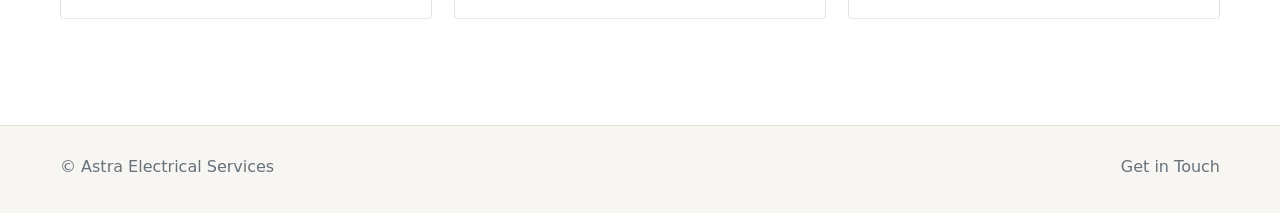
==== commit cb4f45ba: "Update about.html" ====
--- a/about.html
+++ b/about.html
@@ -10,7 +10,7 @@
 <body>
   <header class="header">
     <div class="container nav">
-      <a class="logo" href="index.html"><img src="https://apstraight.github.io/astraomaha/Logo-black.png" alt="Astra Electrical Services logo" /></a>
+      <a class="logo" href="index.html"><img src="https://apstraight.github.io/astraomaha/logo-black.png" alt="Astra Electrical Services logo" /></a>
       <nav class="nav-links">
         <a href="index.html">Home</a>
         <a href="services.html">Services</a>
--- a/styles.css
+++ b/styles.css
@@ -1,45 +1,109 @@
+/* =========================================================
+   ASTRA ELECTRICAL SERVICES
+   Clean Professional Website Theme
+   ---------------------------------------------------------
+   Fast edits:
+   - Colors: edit section 1
+   - Spacing: edit --section-padding / --hero-padding
+   - Corners: edit --corner / --chamfer-size
+   - To remove chamfer: replace clip-path lines with: clip-path: none;
+   ========================================================= */
+
+/* =========================================================
+   1. DESIGN TOKENS
+   ========================================================= */
+
 :root {
-  --bg: #ffffff;
-  --bg-2: #f7f6f2;
-  --panel: #ffffff;
-  --panel-strong: #f7f6f2;
-  --panel-hover: #faf9f6;
-  --text: #202428;
-  --muted: #66717a;
-  --line: #e6e1d8;
-  --line-strong: #c7b26a;
-  --accent: #b68a22;
-  --accent-2: #d4aa32;
-  --accent-soft: #f5eed8;
-  --accent-soft-2: #fbf7ea;
-  --shadow: 0 12px 30px rgba(32,36,40,.07);
-  --radius: 16px;
-  --max: 1160px;
-}
+  /* Colors */
+  --color-page: #ffffff;
+  --color-surface: #ffffff;
+  --color-surface-soft: #f7f6f2;
+  --color-surface-hover: #faf9f6;
+
+  --color-text: #202428;
+  --color-muted: #66717a;
+
+  --color-border: #e6e1d8;
+  --color-border-strong: #c7b26a;
+
+  --color-accent: #b68a22;
+  --color-accent-dark: #8f6814;
+  --color-accent-soft: #f5eed8;
+
+  /* Buttons */
+  --color-button-primary: #202428;
+  --color-button-primary-text: #ffffff;
+  --color-button-secondary: #ffffff;
+  --color-button-secondary-text: #202428;
+
+  /* Header */
+  --color-header: rgba(255, 255, 255, 0.95);
+
+  /* Effects */
+  --shadow-soft: 0 8px 22px rgba(32, 36, 40, 0.06);
+  --shadow-hover: 0 12px 28px rgba(32, 36, 40, 0.08);
+
+  /* Layout */
+  --max-width: 1160px;
+  --container-width: 92%;
+  --section-padding: 66px;
+  --hero-padding-top: 84px;
+  --hero-padding-bottom: 58px;
+  --card-padding: 24px;
+  --panel-padding: 28px;
+
+  /* Shape */
+  --corner: 4px;
+  --chamfer-size: 10px;
+  --chamfer-shape: polygon(
+    0 0,
+    calc(100% - var(--chamfer-size)) 0,
+    100% var(--chamfer-size),
+    100% 100%,
+    0 100%
+  );
+
+  /* Typography */
+  --font-main: Inter, system-ui, -apple-system, BlinkMacSystemFont, "Segoe UI", sans-serif;
+  --font-size-base: 1rem;
+  --line-height-base: 1.6;
+}
+
+/* =========================================================
+   2. BASE
+   ========================================================= */
 
 * { box-sizing: border-box; }
 html { scroll-behavior: smooth; }
 
 body {
   margin: 0;
-  font-family: Inter, system-ui, -apple-system, BlinkMacSystemFont, "Segoe UI", sans-serif;
-  color: var(--text);
-  background: var(--bg);
-  line-height: 1.6;
+  font-family: var(--font-main);
+  font-size: var(--font-size-base);
+  line-height: var(--line-height-base);
+  color: var(--color-text);
+  background: var(--color-page);
 }
 
 a { color: inherit; text-decoration: none; }
 img { display: block; max-width: 100%; }
 
-.container { width: min(var(--max), 92%); margin: 0 auto; }
+.container {
+  width: min(var(--max-width), var(--container-width));
+  margin: 0 auto;
+}
+
+/* =========================================================
+   3. HEADER
+   ========================================================= */
 
 .header {
   position: sticky;
   top: 0;
   z-index: 40;
-  background: rgba(255,255,255,.95);
+  background: var(--color-header);
   backdrop-filter: blur(12px);
-  border-bottom: 1px solid var(--line);
+  border-bottom: 1px solid var(--color-border);
 }
 
 .nav {
@@ -63,35 +127,82 @@
 }
 
 .nav-links a {
-  color: var(--muted);
-  font-size: .96rem;
+  color: var(--color-muted);
+  font-size: 0.96rem;
   font-weight: 550;
-  transition: color .2s ease;
+  transition: color 0.2s ease;
 }
 
 .nav-links a:hover,
 .nav-links a.active {
-  color: var(--text);
+  color: var(--color-text);
 }
 
 .nav-cta {
   padding: 10px 18px;
-  border-radius: 999px;
   font-weight: 700;
-  background: var(--text);
-  color: #fff !important;
-}
-
-.page-hero,
-.hero {
-  padding: 84px 0 58px;
+  color: var(--color-button-primary-text) !important;
+  background: var(--color-button-primary);
+  border: 1px solid var(--color-button-primary);
+  border-radius: var(--corner);
+  clip-path: var(--chamfer-shape);
+}
+
+/* =========================================================
+   4. TYPOGRAPHY
+   ========================================================= */
+
+h1,
+h2,
+h3 {
+  color: var(--color-text);
+}
+
+h1 {
+  max-width: 900px;
+  margin: 18px 0 16px;
+  font-size: clamp(2.35rem, 4.8vw, 4.35rem);
+  line-height: 1.02;
+  letter-spacing: -0.045em;
+}
+
+h2 {
+  margin: 0 0 8px;
+  font-size: clamp(1.9rem, 3vw, 2.75rem);
+  line-height: 1.1;
+  letter-spacing: -0.035em;
+}
+
+h3 {
+  margin: 0 0 10px;
+  font-size: 1.12rem;
+}
+
+p { margin-top: 0; }
+
+/* =========================================================
+   5. HERO
+   ========================================================= */
+
+.hero,
+.page-hero {
+  padding: var(--hero-padding-top) 0 var(--hero-padding-bottom);
 }
 
 .hero-grid {
   display: grid;
-  grid-template-columns: 1.15fr .85fr;
+  grid-template-columns: 1.15fr 0.85fr;
   gap: 34px;
   align-items: center;
+}
+
+.hero p,
+.page-hero p,
+.lede {
+  max-width: 740px;
+  color: var(--color-muted);
+  font-size: 1.06rem;
+  line-height: 1.75;
 }
 
 .eyebrow {
@@ -99,39 +210,22 @@
   align-items: center;
   gap: 10px;
   padding: 7px 12px;
-  border: 1px solid var(--line);
-  border-radius: 999px;
-  background: var(--bg-2);
-  color: var(--accent);
-  font-size: .78rem;
+  color: var(--color-accent-dark);
+  background: var(--color-surface-soft);
+  border: 1px solid var(--color-border);
+  border-radius: var(--corner);
+  font-size: 0.78rem;
   font-weight: 700;
-  letter-spacing: .11em;
+  letter-spacing: 0.11em;
   text-transform: uppercase;
+  clip-path: var(--chamfer-shape);
 }
 
 .eyebrow::before {
   content: "";
   width: 8px;
   height: 8px;
-  border-radius: 999px;
-  background: var(--accent);
-}
-
-h1 {
-  max-width: 900px;
-  margin: 18px 0 16px;
-  font-size: clamp(2.35rem, 4.8vw, 4.35rem);
-  line-height: 1.02;
-  letter-spacing: -.045em;
-}
-
-.hero p,
-.page-hero p,
-.lede {
-  color: var(--muted);
-  font-size: 1.06rem;
-  line-height: 1.75;
-  max-width: 740px;
+  background: var(--color-accent);
 }
 
 .hero-actions {
@@ -140,6 +234,10 @@
   flex-wrap: wrap;
   margin-top: 28px;
 }
+
+/* =========================================================
+   6. BUTTONS
+   ========================================================= */
 
 .btn {
   display: inline-flex;
@@ -147,70 +245,108 @@
   justify-content: center;
   min-height: 46px;
   padding: 0 21px;
-  border-radius: 999px;
+  border-radius: var(--corner);
   font-weight: 700;
-  transition: .2s ease;
+  transition: transform 0.2s ease, box-shadow 0.2s ease;
+  clip-path: var(--chamfer-shape);
 }
 
 .btn-primary {
-  background: var(--text);
-  color: #fff;
+  color: var(--color-button-primary-text);
+  background: var(--color-button-primary);
+  border: 1px solid var(--color-button-primary);
 }
 
 .btn-secondary {
-  border: 1px solid var(--line);
-  background: #fff;
-  color: var(--text);
+  color: var(--color-button-secondary-text);
+  background: var(--color-button-secondary);
+  border: 1px solid var(--color-border);
 }
 
 .btn:hover {
   transform: translateY(-1px);
-  box-shadow: var(--shadow);
-}
-
-.hero-stats {
+  box-shadow: var(--shadow-hover);
+}
+
+/* =========================================================
+   7. LAYOUT
+   ========================================================= */
+
+section { padding: var(--section-padding) 0; }
+
+.section-head {
+  display: flex;
+  justify-content: space-between;
+  align-items: end;
+  gap: 28px;
+  margin-bottom: 28px;
+}
+
+.section-head p {
+  max-width: 620px;
+  margin: 0;
+  color: var(--color-muted);
+  line-height: 1.7;
+}
+
+.grid-3 {
   display: grid;
   grid-template-columns: repeat(3, 1fr);
-  gap: 16px;
-  margin-top: 34px;
-}
-
-.stat,
+  gap: 22px;
+}
+
+.grid-2,
+.split {
+  display: grid;
+  grid-template-columns: repeat(2, 1fr);
+  gap: 24px;
+}
+
+.contact-grid {
+  display: grid;
+  grid-template-columns: 1.05fr 0.95fr;
+  gap: 24px;
+}
+
+/* =========================================================
+   8. CARDS / PANELS
+   ========================================================= */
+
 .card,
+.project-card,
 .panel,
+.feature-panel,
 .contact-box,
+.cta-panel,
 .quote-box,
 .step,
+.stat {
+  background: var(--color-surface);
+  border: 1px solid var(--color-border);
+  border-radius: var(--corner);
+  box-shadow: var(--shadow-soft);
+  clip-path: var(--chamfer-shape);
+}
+
+.card,
 .project-card {
-  box-shadow: var(--shadow);
-}
-
-.stat {
-  padding: 20px;
-  border-radius: var(--radius);
-  border: 1px solid var(--line);
-  background: var(--panel);
-}
-
-.stat strong {
-  display: block;
-  font-size: 1.18rem;
-  margin-bottom: 6px;
-}
-
-.stat span {
-  color: var(--muted);
-  font-size: .94rem;
-  line-height: 1.6;
-}
-
-.panel {
-  padding: 28px;
-  border-radius: 22px;
-  border: 1px solid var(--line);
-  background: var(--panel);
-  position: relative;
-  overflow: hidden;
+  padding: var(--card-padding);
+  transition: transform 0.2s ease, border-color 0.2s ease, background 0.2s ease;
+}
+
+.card:hover,
+.project-card:hover {
+  transform: translateY(-3px);
+  border-color: var(--color-border-strong);
+  background: var(--color-surface-hover);
+}
+
+.panel,
+.feature-panel,
+.contact-box,
+.cta-panel,
+.quote-box {
+  padding: var(--panel-padding);
 }
 
 .panel img {
@@ -219,131 +355,91 @@
   margin-bottom: 20px;
 }
 
-.panel-list { display: grid; gap: 12px; }
-
-.panel-item {
-  padding: 14px 16px;
-  border-radius: 14px;
-  border: 1px solid var(--line);
-  background: var(--bg-2);
-}
-
-.panel-item strong { display: block; margin-bottom: 4px; }
-
-.panel-item span {
-  color: var(--muted);
-  font-size: .94rem;
-  line-height: 1.6;
-}
-
-section { padding: 66px 0; }
-
-.section-head {
-  display: flex;
-  justify-content: space-between;
-  gap: 28px;
-  align-items: end;
-  margin-bottom: 28px;
-}
-
-.section-head h2,
-h2 {
-  margin: 0 0 8px;
-  font-size: clamp(1.9rem, 3vw, 2.75rem);
-  line-height: 1.1;
-  letter-spacing: -.035em;
-}
-
-.section-head p {
-  margin: 0;
-  max-width: 620px;
-  color: var(--muted);
+.card p,
+.project-card p,
+.feature-panel p,
+.contact-box p,
+.cta-panel p,
+.quote-box p,
+.step p,
+.stat span {
+  color: var(--color-muted);
   line-height: 1.7;
 }
 
-.grid-3 {
-  display: grid;
-  grid-template-columns: repeat(3, 1fr);
-  gap: 22px;
-}
-
-.grid-2 {
-  display: grid;
-  grid-template-columns: repeat(2, 1fr);
-  gap: 24px;
-}
-
-.card,
-.project-card {
-  padding: 24px;
-  border-radius: var(--radius);
-  background: var(--panel);
-  border: 1px solid var(--line);
-  transition: .2s ease;
-}
-
-.card:hover,
-.project-card:hover {
-  transform: translateY(-3px);
-  border-color: var(--line-strong);
+.card ul {
+  margin: 14px 0 0;
+  padding-left: 18px;
+  color: var(--color-muted);
+  line-height: 1.7;
 }
 
 .card .icon {
   width: 42px;
   height: 42px;
-  border-radius: 12px;
   display: grid;
   place-items: center;
   margin-bottom: 16px;
+  color: var(--color-accent-dark);
+  background: var(--color-accent-soft);
+  border: 1px solid #ead99e;
+  border-radius: var(--corner);
   font-weight: 800;
-  background: var(--accent-soft);
-  border: 1px solid #ead99e;
-  color: var(--accent);
-}
-
-.card h3,
-.project-card h3 {
-  margin: 0 0 10px;
-  font-size: 1.12rem;
-}
-
-.card p,
-.project-card p {
-  margin: 0;
-  color: var(--muted);
-  line-height: 1.7;
-}
-
-.card ul {
-  margin: 14px 0 0;
-  padding-left: 18px;
-  color: var(--muted);
-  line-height: 1.7;
-}
-
-.split {
-  display: grid;
-  grid-template-columns: 1fr 1fr;
-  gap: 24px;
-}
-
-.feature-panel,
-.contact-box,
-.cta-panel,
-.quote-box {
-  padding: 28px;
-  border-radius: 22px;
-  border: 1px solid var(--line);
-  background: var(--panel);
-}
-
-.feature-panel p,
-.contact-box p,
-.cta-panel p,
-.quote-box p {
-  color: var(--muted);
-  line-height: 1.7;
-}
+  clip-path: var(--chamfer-shape);
+}
+
+/* =========================================================
+   9. PANEL LISTS / CONTACT CARDS
+   ========================================================= */
+
+.panel-list { display: grid; gap: 12px; }
+
+.panel-item,
+.contact-card {
+  padding: 14px 16px;
+  background: var(--color-surface-soft);
+  border: 1px solid var(--color-border);
+  border-radius: var(--corner);
+  clip-path: var(--chamfer-shape);
+}
+
+.panel-item strong,
+.contact-card strong {
+  display: block;
+  margin-bottom: 4px;
+}
+
+.panel-item span,
+.contact-card span {
+  color: var(--color-muted);
+  font-size: 0.94rem;
+  line-height: 1.6;
+}
+
+.contact-card { margin-top: 14px; }
+
+/* =========================================================
+   10. STATS
+   ========================================================= */
+
+.hero-stats {
+  display: grid;
+  grid-template-columns: repeat(3, 1fr);
+  gap: 18px;
+  margin-top: 34px;
+}
+
+.stat { padding: 20px; }
+
+.stat strong {
+  display: block;
+  margin-bottom: 6px;
+  font-size: 1.18rem;
+}
+
+/* =========================================================
+   11. BULLETS
+   ========================================================= */
 
 .bullet-list {
   display: grid;
@@ -361,10 +457,13 @@
 .dot {
   width: 9px;
   height: 9px;
-  border-radius: 999px;
   margin-top: 8px;
-  background: var(--accent);
-}
+  background: var(--color-accent);
+}
+
+/* =========================================================
+   12. STEPS
+   ========================================================= */
 
 .steps { display: grid; gap: 16px; }
 
@@ -373,54 +472,26 @@
   grid-template-columns: 54px 1fr;
   gap: 16px;
   padding: 18px;
-  border-radius: var(--radius);
-  border: 1px solid var(--line);
-  background: var(--panel);
 }
 
 .step-num {
   width: 54px;
   height: 54px;
-  border-radius: 14px;
   display: grid;
   place-items: center;
+  color: var(--color-accent-dark);
+  background: var(--color-accent-soft);
+  border: 1px solid #ead99e;
+  border-radius: var(--corner);
   font-weight: 800;
-  color: var(--accent);
-  background: var(--accent-soft);
-  border: 1px solid #ead99e;
-}
-
-.step h3 {
-  margin: 0 0 6px;
-  font-size: 1.06rem;
-}
-
-.step p {
-  margin: 0;
-  color: var(--muted);
-  line-height: 1.6;
-}
-
-.contact-grid {
-  display: grid;
-  grid-template-columns: 1.05fr .95fr;
-  gap: 24px;
-}
-
-.contact-card {
-  padding: 15px 16px;
-  border-radius: 14px;
-  border: 1px solid var(--line);
-  background: var(--bg-2);
-  margin-top: 14px;
-}
-
-.contact-card strong {
-  display: block;
-  margin-bottom: 4px;
-}
-
-.contact-card span { color: var(--muted); }
+  clip-path: var(--chamfer-shape);
+}
+
+.step h3 { margin: 0 0 6px; }
+
+/* =========================================================
+   13. FORMS
+   ========================================================= */
 
 .form-grid {
   display: grid;
@@ -433,20 +504,20 @@
 
 label {
   display: block;
-  font-size: .92rem;
-  color: var(--muted);
   margin-bottom: 8px;
+  color: var(--color-muted);
+  font-size: 0.92rem;
 }
 
 input,
 select,
 textarea {
   width: 100%;
-  border-radius: 12px;
-  border: 1px solid var(--line);
-  background: #fff;
-  color: var(--text);
   padding: 12px 14px;
+  color: var(--color-text);
+  background: #ffffff;
+  border: 1px solid var(--color-border);
+  border-radius: var(--corner);
   font: inherit;
 }
 
@@ -454,8 +525,8 @@
 select:focus,
 textarea:focus {
   outline: none;
-  border-color: var(--line-strong);
-  box-shadow: 0 0 0 3px rgba(182,138,34,.12);
+  border-color: var(--color-border-strong);
+  box-shadow: 0 0 0 3px rgba(182, 138, 34, 0.12);
 }
 
 textarea {
@@ -464,17 +535,21 @@
 }
 
 .small-note {
-  color: var(--muted);
-  font-size: .9rem;
   margin-top: 12px;
-}
+  color: var(--color-muted);
+  font-size: 0.9rem;
+}
+
+/* =========================================================
+   14. FOOTER
+   ========================================================= */
 
 .site-footer {
   margin-top: 40px;
-  border-top: 1px solid var(--line);
   padding: 28px 0 34px;
-  color: var(--muted);
-  background: var(--bg-2);
+  color: var(--color-muted);
+  background: var(--color-surface-soft);
+  border-top: 1px solid var(--color-border);
 }
 
 .footer-wrap {
@@ -483,6 +558,10 @@
   gap: 20px;
   flex-wrap: wrap;
 }
+
+/* =========================================================
+   15. RESPONSIVE
+   ========================================================= */
 
 @media (max-width: 980px) {
   .hero-grid,
@@ -496,25 +575,26 @@
   }
 
   .nav {
+    align-items: flex-start;
     flex-direction: column;
+  }
+
+  .nav-links { gap: 16px; }
+}
+
+@media (max-width: 640px) {
+  :root {
+    --section-padding: 46px;
+    --hero-padding-top: 64px;
+    --hero-padding-bottom: 42px;
+  }
+
+  .logo img { height: 54px; }
+
+  .section-head {
     align-items: flex-start;
+    flex-direction: column;
   }
-}
-
-@media (max-width: 640px) {
-  .logo img { height: 54px; }
-
-  .hero,
-  .page-hero {
-    padding: 64px 0 42px;
-  }
-
-  section { padding: 46px 0; }
-
-  .section-head {
-    flex-direction: column;
-    align-items: flex-start;
-  }
 
   h1 { font-size: 2.35rem; }
 }
